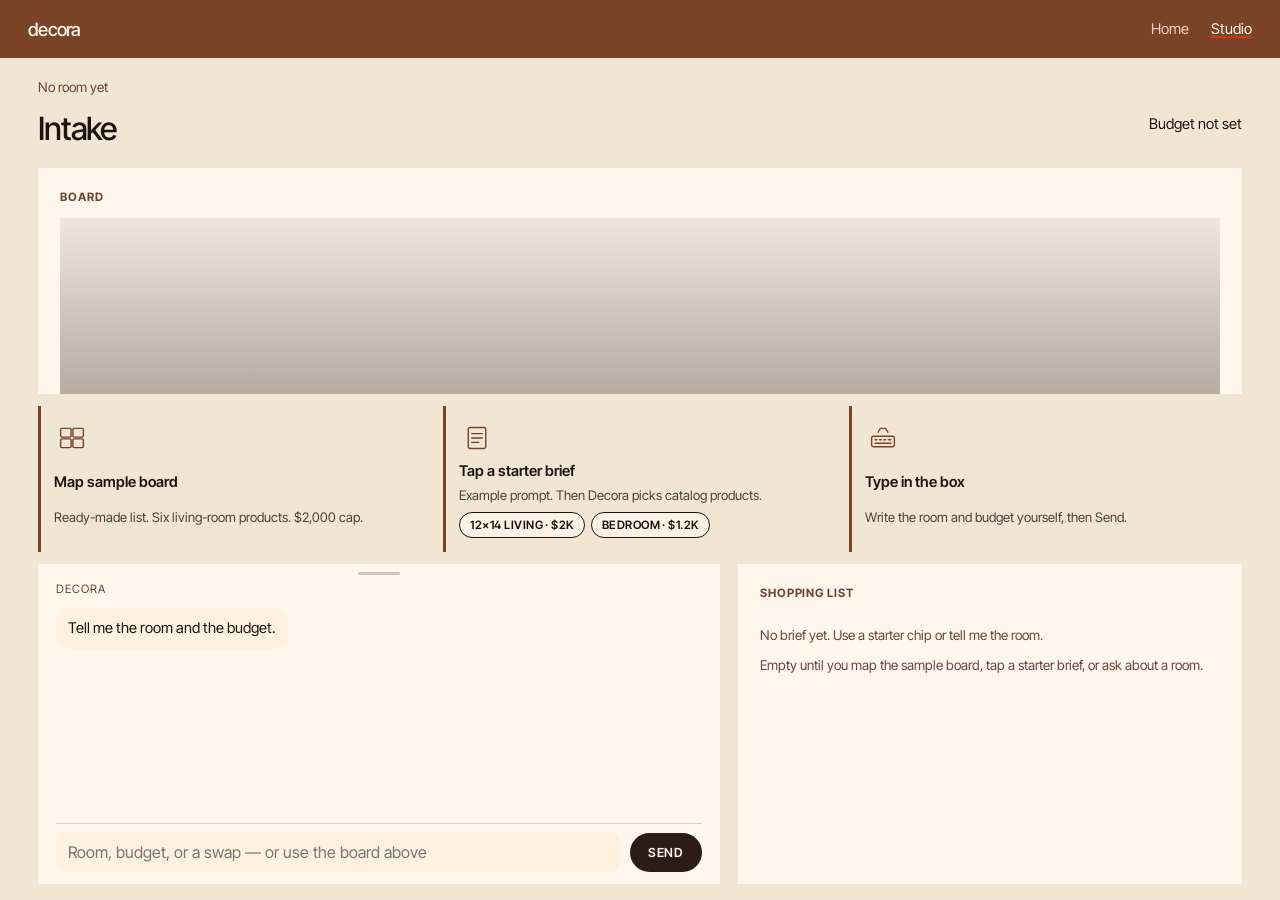
==== web/studio.html @ 2d7fd486 "Ship Studio as the board-and-list job file. Co-authored-by: Cursor <cursoragent@cursor.com>" ====
<!doctype html>
<html lang="en">
  <head>
    <meta charset="UTF-8" />
    <meta name="viewport" content="width=device-width, initial-scale=1.0" />
    <title>Studio · Decora</title>
    <link rel="preconnect" href="https://fonts.googleapis.com" />
    <link rel="preconnect" href="https://fonts.gstatic.com" crossorigin />
    <link
      href="https://fonts.googleapis.com/css2?family=Inter+Tight:ital,wght@0,400;0,500;0,600;1,400&display=swap"
      rel="stylesheet"
    />
    <link rel="stylesheet" href="/web/site.css?v=board-stay" />
  </head>
  <body class="studio-page">
    <header class="nav">
      <a class="wordmark" href="/">decora</a>
      <nav class="nav-links" aria-label="Primary">
        <a href="/">Home</a>
        <a href="/studio" class="current">Studio</a>
      </nav>
    </header>

    <div class="job-bar">
      <div>
        <p class="muted" id="project-room">No room yet</p>
        <h1 id="project-status">Intake</h1>
      </div>
      <div class="job-meta">
        <p id="project-budget" class="budget">Budget not set</p>
        <div id="budget-meter" class="meter hidden"><span id="budget-fill"></span></div>
        <div id="project-over" class="budget-over hidden">
          <p id="project-over-copy" class="budget over">Planned spend is over the cap.</p>
          <div class="job-actions">
            <button class="btn btn-ghost" type="button" data-job="fit">Fit the cap</button>
            <button class="btn btn-ghost" type="button" data-job="raise">Raise the cap</button>
          </div>
        </div>
        <div id="approval-actions" class="job-actions hidden">
          <button class="btn btn-dark" type="button" data-job="approve">Approve list</button>
          <button class="btn btn-ghost" type="button" data-job="change">Request changes</button>
        </div>
      </div>
    </div>

    <div class="studio-grid">
      <section class="panel board-panel" aria-label="Board">
        <h2>Board</h2>
        <div id="empty-board" class="empty-board">
          <div class="starters">
            <button type="button" class="btn btn-light" id="board-btn">Map sample board</button>
            <button type="button" class="btn btn-ghost chip" data-brief="Plan a 12x14 living room with a $2000 budget. Mid-century, warm woods.">12×14 living · $2k</button>
            <button type="button" class="btn btn-ghost chip" data-brief="Small bedroom, $1200. Keep the oak dresser. No pink.">Bedroom · $1.2k</button>
          </div>
        </div>
        <div id="board-grid" class="board-grid hidden"></div>
        <p id="pin-detail" class="spec-why"></p>
      </section>
    </div>

    <div id="start-guide" class="start-guide" aria-label="Three ways to get started">
      <button type="button" class="start-card" id="start-board">
        <span class="start-icon" aria-hidden="true">
          <svg viewBox="0 0 32 32" fill="none">
            <rect x="3" y="5" width="12" height="10" rx="1.5" stroke="currentColor" stroke-width="1.6"/>
            <rect x="17" y="5" width="12" height="10" rx="1.5" stroke="currentColor" stroke-width="1.6"/>
            <rect x="3" y="17" width="12" height="10" rx="1.5" stroke="currentColor" stroke-width="1.6"/>
            <rect x="17" y="17" width="12" height="10" rx="1.5" stroke="currentColor" stroke-width="1.6"/>
          </svg>
        </span>
        <strong>Map sample board</strong>
        <span>Ready-made list. Six living-room products. $2,000 cap.</span>
      </button>
      <div class="start-card start-card-static" id="start-brief">
        <span class="start-icon" aria-hidden="true">
          <svg viewBox="0 0 32 32" fill="none">
            <rect x="6" y="4" width="20" height="24" rx="2" stroke="currentColor" stroke-width="1.6"/>
            <path d="M10 11h12M10 16h12M10 21h8" stroke="currentColor" stroke-width="1.6" stroke-linecap="round"/>
          </svg>
        </span>
        <strong>Tap a starter brief</strong>
        <span>Example prompt. Then Decora picks catalog products.</span>
        <span class="start-links">
          <button type="button" class="chip" data-brief="Plan a 12x14 living room with a $2000 budget. Mid-century, warm woods.">12×14 living · $2k</button>
          <button type="button" class="chip" data-brief="Small bedroom, $1200. Keep the oak dresser. No pink.">Bedroom · $1.2k</button>
        </span>
      </div>
      <button type="button" class="start-card" id="start-type">
        <span class="start-icon" aria-hidden="true">
          <svg viewBox="0 0 32 32" fill="none">
            <rect x="3" y="14" width="26" height="12" rx="2" stroke="currentColor" stroke-width="1.6"/>
            <path d="M7 18h2M12 18h2M17 18h2M22 18h3M7 22h18" stroke="currentColor" stroke-width="1.6" stroke-linecap="round"/>
            <path d="M10 10l3-5h6l3 5" stroke="currentColor" stroke-width="1.6" stroke-linejoin="round"/>
          </svg>
        </span>
        <strong>Type in the box</strong>
        <span>Write the room and budget yourself, then Send.</span>
      </button>
    </div>

    <div class="studio-dock">
    <footer class="ask-dock" aria-label="Ask Decora">
      <div
        id="chat-resizer"
        class="chat-resizer"
        role="separator"
        aria-orientation="horizontal"
        aria-label="Drag to resize chat"
        tabindex="0"
      ></div>
      <div class="ask-tools">
        <p>Decora</p>
      </div>
      <div id="change-panel" class="change-panel hidden">
        <p>What should Decora change? Approve stays on the list.</p>
        <form id="change-form" class="composer">
          <input
            id="change-input"
            type="text"
            placeholder="Swap the lamp, drop the rug, raise the budget…"
            maxlength="2000"
            required
          />
          <button class="btn btn-dark" type="submit">Send</button>
          <button class="btn btn-ghost" id="change-cancel" type="button">Cancel</button>
        </form>
      </div>
      <div id="messages" class="thread" role="log" aria-live="polite"></div>
      <form id="chat-form" class="composer">
        <textarea
          id="prompt"
          name="message"
          rows="1"
          placeholder="Room, budget, or a swap — or use the board above"
          maxlength="2000"
          required
        ></textarea>
        <button id="send" class="btn btn-dark" type="submit">Send</button>
      </form>
    </footer>

      <section class="panel list-panel" aria-label="Shopping list">
        <h2>Shopping list</h2>
        <p id="project-brief" class="muted">No brief yet. Use a starter chip or tell me the room.</p>
        <p id="list-note" class="list-note hidden"></p>
        <div id="list-actions" class="job-actions hidden">
          <button class="btn btn-dark" type="button" data-job="approve">Approve list</button>
          <button class="btn btn-ghost" type="button" data-job="change">Request changes</button>
        </div>
        <div class="list-scroll">
          <ul id="project-specs" class="spec-list">
            <li class="muted">Empty until you map the sample board, tap a starter brief, or ask about a room.</li>
          </ul>
          <div id="skipped-section" class="hidden">
            <h2>Skipped</h2>
            <ul id="project-skipped" class="plain"></ul>
          </div>
          <div id="rejected-section" class="hidden">
            <h2>Client notes</h2>
            <ul id="project-rejected" class="plain"></ul>
          </div>
        </div>
      </section>
    </div>

    <script src="/web/studio.js?v=keep-optional" defer></script>
  </body>
</html>
---- web/site.css ----
:root {
  --ink: #111111;
  --ink-soft: #5c574f;
  --paper: #f4f0ea;
  --white: #ffffff;
  --line: rgba(17, 17, 17, 0.12);
  --must: #2f4a2c;
  --must-bg: #dce6d6;
  --close: #7a4e1d;
  --close-bg: #ead8c4;
  --skip: #6a6660;
  --accent: #c2410c;
  --nav: #7a4328;
  --nav-ink: #fff7ee;
  --nav-muted: #f0d2bc;
  --page-width: min(1320px, calc(100% - 6vw));
}

*,
*::before,
*::after {
  box-sizing: border-box;
}

html,
body {
  margin: 0;
  min-height: 100%;
  background: var(--white);
  color: var(--ink);
  font-family: "Inter Tight", "Helvetica Neue", sans-serif;
  font-feature-settings: "ss01";
}

a {
  color: inherit;
  text-decoration: none;
}

img {
  max-width: 100%;
  display: block;
}

button,
input {
  font: inherit;
}

.nav {
  position: sticky;
  top: 0;
  z-index: 20;
  display: flex;
  align-items: center;
  justify-content: space-between;
  gap: 16px;
  padding: 18px 28px;
  background: var(--nav);
  color: var(--nav-ink);
}

.wordmark {
  font-size: 1.15rem;
  letter-spacing: -0.04em;
  font-weight: 500;
  color: var(--nav-ink);
}

.nav-links {
  display: flex;
  align-items: center;
  gap: 22px;
}

.nav-links a {
  font-size: 0.92rem;
  color: var(--nav-muted);
}

.nav-links a.current {
  color: var(--nav-ink);
  box-shadow: inset 0 -2px 0 var(--accent);
}

.nav .btn-dark {
  background: var(--nav-ink);
  color: var(--nav);
}

.btn {
  display: inline-flex;
  align-items: center;
  justify-content: center;
  border: 0;
  border-radius: 999px;
  padding: 12px 18px;
  font-size: 0.78rem;
  font-weight: 600;
  letter-spacing: 0.06em;
  text-transform: uppercase;
  cursor: pointer;
}

.btn-dark {
  background: var(--ink);
  color: var(--white);
}

.btn-light {
  background: var(--white);
  color: var(--ink);
}

.btn-ghost {
  background: transparent;
  color: var(--ink);
  border: 1px solid var(--line);
}

.btn:disabled {
  opacity: 0.45;
  cursor: not-allowed;
}

.hero {
  position: relative;
  min-height: calc(100vh - 68px);
  overflow: hidden;
  color: var(--white);
  display: flex;
  align-items: center;
  justify-content: center;
}

.hero-photo {
  position: absolute;
  inset: 0;
  width: 100%;
  height: 100%;
  object-fit: cover;
}

.hero-scrim {
  position: absolute;
  inset: 0;
  background: linear-gradient(90deg, rgba(17, 17, 17, 0.55) 0%, rgba(17, 17, 17, 0.12) 58%, rgba(17, 17, 17, 0.28) 100%);
}

.hero-stage {
  position: relative;
  z-index: 2;
  display: flex;
  align-items: center;
  justify-content: center;
  gap: clamp(140px, 14vw, 220px);
  width: var(--page-width);
  padding: 8vh 0;
}

.hero-copy {
  max-width: 520px;
  flex: 1 1 280px;
}

.hero h1 {
  margin: 0 0 16px;
  font-size: clamp(3.2rem, 7vw, 5.6rem);
  font-weight: 480;
  letter-spacing: -0.05em;
  line-height: 0.95;
}

.hero p {
  margin: 0 0 28px;
  max-width: 26rem;
  font-size: 1.05rem;
  line-height: 1.5;
  color: rgba(255, 255, 255, 0.86);
}

.phone {
  position: relative;
  z-index: 2;
  width: min(380px, 36vw, calc((100vh - 160px) * 9 / 19));
  flex: 0 0 min(380px, 36vw, calc((100vh - 160px) * 9 / 19));
  aspect-ratio: 9 / 19;
  padding: 10px;
  border-radius: 36px;
  background: #1b1b1b;
}

.phone-screen {
  height: 100%;
  border-radius: 28px;
  overflow: hidden;
  background: #f7f3ee;
  color: var(--ink);
  display: flex;
  flex-direction: column;
}

.phone-screen img {
  height: 58%;
  width: 100%;
  object-fit: cover;
}

.phone-card {
  padding: 14px 14px 16px;
}

.phone-card small {
  display: block;
  color: var(--ink-soft);
  letter-spacing: 0.04em;
  text-transform: uppercase;
  font-size: 0.64rem;
}

.phone-card strong {
  display: block;
  margin: 6px 0 2px;
  font-size: 0.95rem;
}

.section {
  width: var(--page-width);
  margin-inline: auto;
  padding: 88px 0;
}

.section h2 {
  margin: 0 0 12px;
  font-size: clamp(2.2rem, 4vw, 3.4rem);
  font-weight: 480;
  letter-spacing: -0.04em;
}

.section-lead {
  margin: 0 0 40px;
  max-width: 34rem;
  color: var(--ink-soft);
  font-size: 1.05rem;
  line-height: 1.55;
}

.pillars {
  display: grid;
  grid-template-columns: repeat(3, 1fr);
  gap: 36px;
}

.pillars h3 {
  margin: 0 0 10px;
  font-size: 1.7rem;
  font-weight: 480;
  letter-spacing: -0.03em;
}

.pillars p {
  margin: 0;
  color: var(--ink-soft);
  line-height: 1.55;
}

.products {
  display: grid;
  grid-template-columns: repeat(4, 1fr);
  gap: 18px;
}

.product {
  background: var(--paper);
  min-height: 280px;
  padding: 0;
  display: flex;
  flex-direction: column;
}

.product-media {
  height: 180px;
  overflow: hidden;
}

.product-photo {
  width: 100%;
  height: 100%;
  object-fit: cover;
  display: block;
}

.product-copy {
  padding: 18px 22px 22px;
}

.product small,
.faq-item small {
  color: var(--ink-soft);
  letter-spacing: 0.05em;
  text-transform: uppercase;
  font-size: 0.68rem;
}

.product strong {
  display: block;
  margin-top: 6px;
  font-size: 1.15rem;
  font-weight: 520;
}

.quotes {
  display: grid;
  grid-template-columns: 1fr 1fr;
  gap: 28px;
}

.quotes blockquote {
  margin: 0;
  font-size: 1.55rem;
  font-weight: 450;
  letter-spacing: -0.03em;
  line-height: 1.25;
}

.quotes cite {
  display: block;
  margin-top: 16px;
  font-style: normal;
  font-size: 0.78rem;
  letter-spacing: 0.06em;
  text-transform: uppercase;
  color: var(--ink-soft);
}

.faq {
  max-width: none;
}

.faq-item + .faq-item {
  border-top: 1px solid var(--line);
}

.faq-item button {
  width: 100%;
  text-align: left;
  background: none;
  border: 0;
  padding: 22px 0;
  font-size: 1.25rem;
  letter-spacing: -0.02em;
  cursor: pointer;
}

.faq-item p {
  display: none;
  margin: 0 0 22px;
  color: var(--ink-soft);
  line-height: 1.55;
}

.faq-item.open p {
  display: block;
}

.site-footer {
  display: flex;
  justify-content: space-between;
  gap: 16px;
  width: var(--page-width);
  margin-inline: auto;
  padding: 28px 0 40px;
  color: var(--ink-soft);
  font-size: 0.88rem;
}

.studio-page {
  --ink: #1b1410;
  --ink-soft: #6a4534;
  --paper: #f1e6d4;
  --white: #fff7ee;
  --line: rgba(27, 20, 16, 0.16);
  --must: #1f5a38;
  --must-bg: #c5e3c4;
  --close: #b45309;
  --close-bg: #f5c98a;
  --skip: #6d5346;
  --accent: #c2410c;
  --chrome: #2d1c16;
  --field: #fff1e0;
  background: var(--paper);
  color: var(--ink);
  height: 100vh;
  overflow: hidden;
  display: flex;
  flex-direction: column;
}

.studio-page .nav {
  background: var(--nav);
  color: var(--nav-ink);
}

.studio-page .btn-dark {
  background: var(--chrome);
  color: var(--white);
}

.studio-page .btn-ghost {
  border-color: rgba(27, 20, 16, 0.22);
}

.studio-page .meter > span {
  background: var(--accent);
}

.studio-page .budget.over {
  color: var(--accent);
}

.job-bar {
  display: flex;
  align-items: flex-end;
  justify-content: space-between;
  gap: 16px;
  width: var(--page-width);
  margin-inline: auto;
  padding: 8px 0 20px;
}

.job-bar h1 {
  margin: 4px 0 0;
  font-size: 2rem;
  font-weight: 500;
  letter-spacing: -0.04em;
}

.job-meta {
  display: flex;
  flex-direction: column;
  align-items: flex-end;
  gap: 8px;
}

.budget {
  font-size: 0.92rem;
}

.budget.over {
  color: #9a3412;
}

.meter {
  width: min(280px, 40vw);
  height: 4px;
  background: rgba(17, 17, 17, 0.1);
}

.meter > span {
  display: block;
  height: 100%;
  background: var(--ink);
}

.meter.over > span {
  background: #9a3412;
}

.job-actions {
  display: flex;
  flex-wrap: wrap;
  gap: 8px;
}

.budget-over {
  display: grid;
  gap: 8px;
}

#list-actions {
  margin: 0 0 12px;
}

.studio-grid {
  display: flex;
  flex-direction: column;
  width: var(--page-width);
  margin-inline: auto;
  padding: 0;
  flex: 1;
  min-height: 0;
}

.studio-dock {
  --chat-h: 320px;
  height: var(--chat-h);
  min-height: 180px;
  max-height: 70vh;
  width: var(--page-width);
  margin: 12px auto 16px;
  display: grid;
  grid-template-columns: 1.15fr 0.85fr;
  gap: 18px;
  flex-shrink: 0;
  min-height: 0;
}

.start-guide {
  width: var(--page-width);
  margin: 12px auto 0;
  display: grid;
  grid-template-columns: repeat(auto-fit, minmax(220px, 1fr));
  gap: 12px;
  flex-shrink: 0;
}

.start-card {
  display: grid;
  justify-items: start;
  gap: 6px;
  margin: 0;
  padding: 14px 16px;
  border: 0;
  background: var(--paper);
  color: var(--ink);
  box-shadow: inset 3px 0 0 var(--nav);
  text-align: left;
  font: inherit;
  cursor: pointer;
}

.start-card-static {
  cursor: default;
}

.start-icon {
  display: grid;
  place-items: center;
  width: 36px;
  height: 36px;
  color: var(--nav);
}

.start-icon svg {
  width: 28px;
  height: 28px;
}

.start-card strong {
  font-size: 0.92rem;
  font-weight: 600;
}

.start-card > span:not(.start-icon):not(.start-links) {
  color: inherit;
  opacity: 0.78;
  font-size: 0.82rem;
  line-height: 1.4;
}

.start-links {
  display: flex;
  flex-wrap: wrap;
  gap: 6px;
  margin-top: 2px;
}

.start-links .chip {
  border: 1px solid currentColor;
  background: rgba(255, 247, 238, 0.7);
  color: inherit;
  border-radius: 999px;
  padding: 5px 10px;
  font-size: 0.72rem;
  font-weight: 600;
  letter-spacing: 0.04em;
  text-transform: uppercase;
  cursor: pointer;
}

.panel {
  background: var(--white);
  padding: 22px;
  min-height: 0;
  overflow: hidden;
  display: flex;
  flex-direction: column;
}

.board-panel,
.list-panel {
  height: 100%;
  max-height: 100%;
  min-height: 0;
}

.list-scroll {
  flex: 1;
  min-height: 0;
  overflow-y: auto;
}

.list-scroll h2 {
  margin-top: 22px;
}

.panel h2 {
  margin: 0 0 14px;
  font-size: 0.72rem;
  letter-spacing: 0.08em;
  text-transform: uppercase;
  color: var(--ink-soft);
}

.board-grid {
  display: grid;
  flex: 1;
  align-content: start;
  justify-content: start;
  grid-template-columns: repeat(3, minmax(0, 220px));
  gap: 8px;
}

.pin {
  position: relative;
  min-height: 140px;
  padding: 0;
  border: 0;
  text-align: left;
  cursor: pointer;
  color: #fff;
  overflow: hidden;
}

.pin img {
  width: 100%;
  height: 140px;
  object-fit: cover;
  display: block;
}

.pin-copy {
  position: absolute;
  inset: 0;
  display: flex;
  flex-direction: column;
  justify-content: space-between;
  padding: 12px;
  background: linear-gradient(to top, rgba(20, 18, 14, 0.72), rgba(20, 18, 14, 0.08) 55%);
}

.pin.selected {
  outline: 1px solid var(--ink);
}

.pin p {
  margin: 0;
  font-size: 0.92rem;
  color: #fff;
}

.lane {
  display: inline-block;
  padding: 2px 7px;
  border-radius: 999px;
  font-size: 0.64rem;
  font-weight: 700;
  letter-spacing: 0.05em;
  text-transform: uppercase;
}

.lane-must {
  background: var(--must-bg);
  color: var(--must);
}

.lane-close {
  background: var(--close-bg);
  color: var(--close);
}

.lane-skip {
  background: #eceae6;
  color: var(--skip);
}

.spec-list,
.plain {
  list-style: none;
  margin: 0;
  padding: 0;
}

.list-note {
  margin: 0 0 12px;
  padding: 10px 12px;
  background: var(--paper);
  font-size: 0.9rem;
  line-height: 1.4;
}

.spec-row {
  display: flex;
  gap: 12px;
  padding: 14px 0;
  border-top: 1px solid var(--line);
}

.spec-row.noticed {
  background: var(--paper);
  margin: 0 -12px;
  padding-left: 12px;
  padding-right: 12px;
}

.spec-thumb {
  width: 56px;
  height: 56px;
  object-fit: cover;
  flex-shrink: 0;
  background: #d7d1c7;
}

.spec-body {
  flex: 1;
  min-width: 0;
}

.spec-top {
  display: flex;
  align-items: baseline;
  justify-content: space-between;
  gap: 10px;
}

.spec-name {
  font-weight: 560;
}

.spec-meta,
.spec-why,
.muted {
  color: var(--ink-soft);
  font-size: 0.84rem;
}

.spec-why {
  margin: 6px 0 0;
}

.spec-acts {
  display: flex;
  flex-wrap: wrap;
  gap: 6px;
  margin-top: 8px;
}

.spec-act {
  padding: 4px 10px;
  font-size: 0.78rem;
}

.empty-board {
  flex: 1;
  min-height: 280px;
  display: flex;
  flex-direction: column;
  justify-content: flex-end;
  gap: 14px;
  background:
    linear-gradient(180deg, rgba(244, 240, 234, 0.2), rgba(244, 240, 234, 0.95)),
    url("https://images.unsplash.com/photo-1616486338812-3dadae4b4ace?auto=format&fit=crop&w=1400&q=60")
      center/cover;
  padding: 20px;
}

.starters {
  display: flex;
  flex-wrap: wrap;
  gap: 8px;
}

.empty-board .chip {
  background: var(--white);
  color: var(--chrome);
  border: 1px solid var(--chrome);
}

.ask-dock {
  height: 100%;
  min-height: 0;
  background: var(--white);
  padding: 0 18px 12px;
  display: flex;
  flex-direction: column;
}

.chat-resizer {
  flex-shrink: 0;
  height: 18px;
  margin: 0 -18px;
  cursor: ns-resize;
  touch-action: none;
  display: flex;
  align-items: center;
  justify-content: center;
}

.chat-resizer::after {
  content: "";
  width: 42px;
  height: 3px;
  border-radius: 99px;
  background: rgba(17, 17, 17, 0.22);
}

.chat-resizer:hover::after,
.chat-resizer:focus-visible::after {
  background: var(--ink);
}

.ask-tools {
  display: flex;
  align-items: center;
  justify-content: space-between;
  gap: 10px;
  margin-bottom: 8px;
  flex-shrink: 0;
}

.ask-tools p {
  margin: 0;
  font-size: 0.72rem;
  letter-spacing: 0.08em;
  text-transform: uppercase;
  color: var(--ink-soft);
}

.change-panel {
  margin-bottom: 14px;
  padding-bottom: 14px;
  border-bottom: 1px solid var(--line);
}

.change-panel p {
  margin: 0 0 10px;
  font-size: 0.92rem;
}

.change-panel .composer {
  grid-template-columns: 1fr auto auto;
}

.thread {
  flex: 1;
  min-height: 0;
  overflow-y: auto;
  display: flex;
  flex-direction: column;
  gap: 10px;
  padding: 4px 0 10px;
}

.note {
  max-width: 78%;
  font-size: 0.92rem;
  line-height: 1.45;
  padding: 10px 12px;
  border-radius: 14px;
  white-space: pre-wrap;
}

.note.welcome {
  max-width: 100%;
}

.note.user {
  align-self: flex-end;
  background: var(--paper);
  color: var(--ink);
}

.note.bot {
  align-self: flex-start;
  background: #f7f4ee;
  color: var(--ink);
}

.note.typing {
  color: var(--ink-soft);
}

.composer {
  display: grid;
  grid-template-columns: 1fr auto;
  gap: 10px;
  align-items: end;
  flex-shrink: 0;
  padding-top: 8px;
  border-top: 1px solid var(--line);
}

.composer input,
.composer textarea {
  border: 0;
  background: var(--paper);
  padding: 10px 12px;
  outline: none;
  resize: none;
  max-height: 96px;
  font: inherit;
  border-radius: 10px;
}

.studio-page .meter.over > span {
  background: var(--accent);
}

.studio-page .empty-board {
  background:
    linear-gradient(180deg, rgba(45, 28, 22, 0.08), rgba(45, 28, 22, 0.5)),
    url("https://images.unsplash.com/photo-1616486338812-3dadae4b4ace?auto=format&fit=crop&w=1400&q=60")
      center/cover;
}

.studio-page .lane-skip {
  background: #eadfd2;
}

.studio-page .pin.selected {
  outline-color: var(--accent);
}

.studio-page .list-note,
.studio-page .spec-row.noticed {
  background: var(--field);
}

.studio-page .note.user {
  background: var(--chrome);
  color: var(--white);
}

.studio-page .note.bot {
  background: var(--field);
}

.studio-page .composer input,
.studio-page .composer textarea {
  background: var(--field);
}

.studio-page .chat-resizer:hover::after,
.studio-page .chat-resizer:focus-visible::after {
  background: var(--accent);
}

.hidden {
  display: none !important;
}

@media (max-width: 980px) {
  .pillars,
  .products,
  .quotes,
  .studio-dock {
    grid-template-columns: 1fr 1fr;
  }

  .board-grid {
    grid-template-columns: repeat(2, minmax(0, 220px));
  }

  .phone {
    display: none;
  }

  .hero-stage {
    justify-content: flex-start;
    padding: 10vh 0 8vh;
  }
}

@media (max-width: 700px) {
  .studio-page {
    height: auto;
    overflow: auto;
  }

  .studio-grid {
    flex: none;
    min-height: 280px;
  }

  .studio-dock {
    height: auto;
    max-height: none;
    grid-template-columns: 1fr;
  }

  .list-scroll {
    max-height: 55vh;
  }

  .nav {
    padding-left: 16px;
    padding-right: 16px;
  }

  .pillars,
  .products,
  .quotes,
  .studio-dock {
    grid-template-columns: 1fr;
  }

  .board-grid {
    grid-template-columns: minmax(0, 1fr);
  }

  .job-bar,
  .job-meta,
  .site-footer {
    align-items: flex-start;
    flex-direction: column;
  }
}
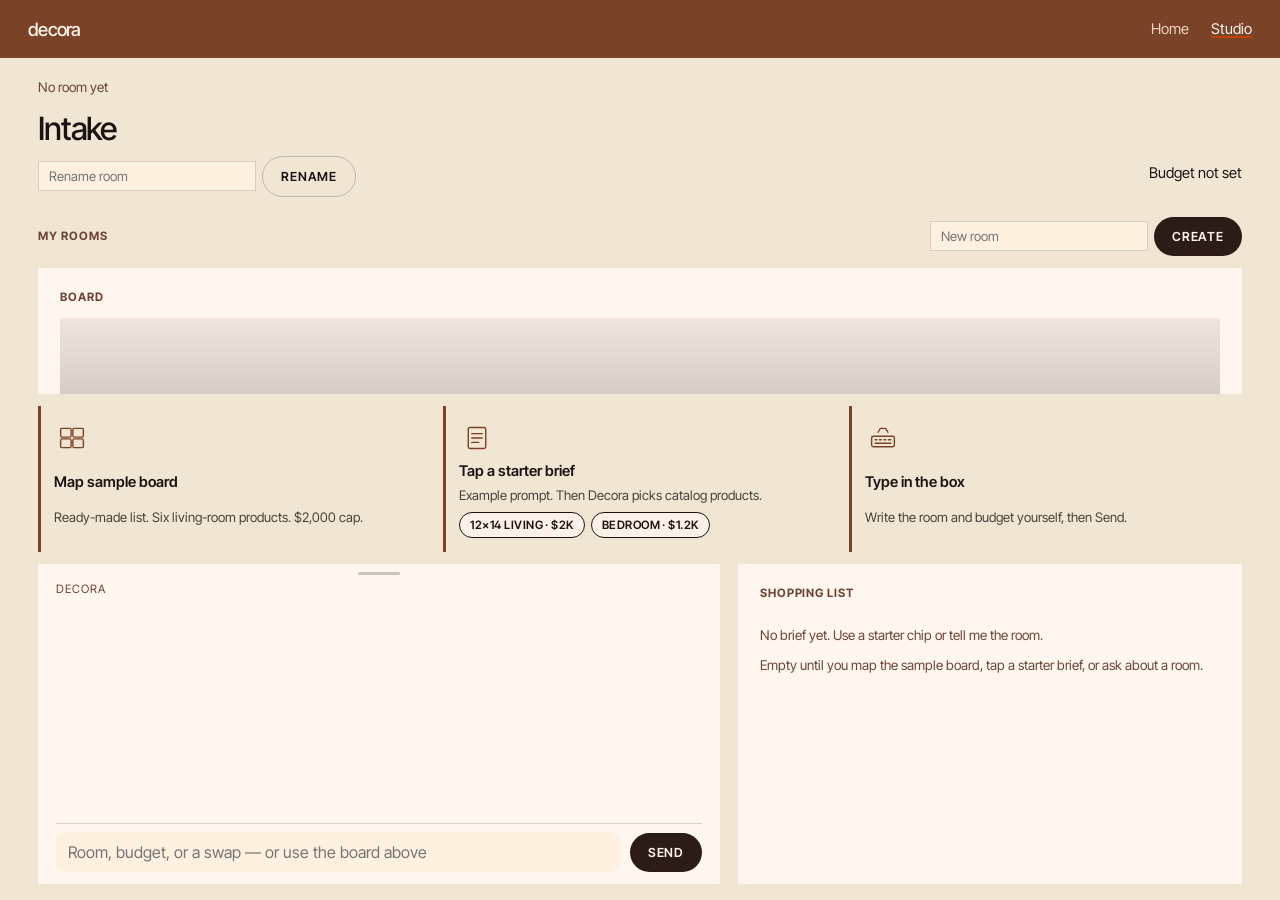
==== commit 84391e4f: "Ship the open Decora backlog fixes. Co-authored-by: Cursor <cursoragent@cursor.com>" ====
--- a/web/studio.html
+++ b/web/studio.html
@@ -10,7 +10,7 @@
       href="https://fonts.googleapis.com/css2?family=Inter+Tight:ital,wght@0,400;0,500;0,600;1,400&display=swap"
       rel="stylesheet"
     />
-    <link rel="stylesheet" href="/web/site.css?v=board-stay" />
+    <link rel="stylesheet" href="/web/site.css?v=rooms" />
   </head>
   <body class="studio-page">
     <header class="nav">
@@ -25,6 +25,10 @@
       <div>
         <p class="muted" id="project-room">No room yet</p>
         <h1 id="project-status">Intake</h1>
+        <form id="room-rename" class="room-rename">
+          <input id="room-rename-input" type="text" maxlength="80" aria-label="Rename room" placeholder="Rename room" />
+          <button class="btn btn-ghost" type="submit">Rename</button>
+        </form>
       </div>
       <div class="job-meta">
         <p id="project-budget" class="budget">Budget not set</p>
@@ -42,6 +46,15 @@
         </div>
       </div>
     </div>
+
+    <section class="room-bar" aria-label="My rooms">
+      <h2>My rooms</h2>
+      <ul id="room-items" class="room-items"></ul>
+      <form id="room-create" class="room-create">
+        <input id="room-name" type="text" maxlength="80" placeholder="New room" aria-label="New room name" required />
+        <button class="btn btn-dark" type="submit">Create</button>
+      </form>
+    </section>
 
     <div class="studio-grid">
       <section class="panel board-panel" aria-label="Board">
@@ -163,6 +176,6 @@
       </section>
     </div>
 
-    <script src="/web/studio.js?v=keep-optional" defer></script>
+    <script src="/web/studio.js?v=rooms" defer></script>
   </body>
 </html>
--- a/web/site.css
+++ b/web/site.css
@@ -435,6 +435,83 @@
   letter-spacing: -0.04em;
 }
 
+.room-bar {
+  width: var(--page-width);
+  margin-inline: auto;
+  display: flex;
+  align-items: center;
+  gap: 12px;
+  padding: 0 0 12px;
+  flex-shrink: 0;
+}
+
+.room-bar h2 {
+  margin: 0;
+  font-size: 0.72rem;
+  letter-spacing: 0.08em;
+  text-transform: uppercase;
+  color: var(--ink-soft);
+  flex-shrink: 0;
+}
+
+.room-items {
+  display: flex;
+  gap: 8px;
+  list-style: none;
+  margin: 0;
+  padding: 0;
+  overflow-x: auto;
+  flex: 1;
+  min-width: 0;
+}
+
+.room-items li {
+  flex-shrink: 0;
+}
+
+.room-chip {
+  border: 1px solid var(--line);
+  background: var(--white);
+  color: inherit;
+  border-radius: 999px;
+  padding: 6px 12px;
+  font: inherit;
+  font-size: 0.82rem;
+  cursor: pointer;
+}
+
+.room-chip.current {
+  background: var(--chrome);
+  color: var(--white);
+  border-color: var(--chrome);
+}
+
+.room-create,
+.room-rename {
+  display: flex;
+  gap: 6px;
+  align-items: center;
+}
+
+.room-rename {
+  margin-top: 8px;
+}
+
+.room-create input,
+.room-rename input {
+  border: 1px solid var(--line);
+  background: var(--field);
+  color: inherit;
+  font: inherit;
+  font-size: 0.82rem;
+  padding: 6px 10px;
+  min-width: 0;
+}
+
+.room-create {
+  flex-shrink: 0;
+}
+
 .job-meta {
   display: flex;
   flex-direction: column;
@@ -1020,8 +1097,19 @@
 
   .job-bar,
   .job-meta,
+  .room-bar,
   .site-footer {
     align-items: flex-start;
     flex-direction: column;
   }
-}
+
+  .room-create,
+  .room-rename {
+    width: 100%;
+  }
+
+  .room-create input,
+  .room-rename input {
+    flex: 1;
+  }
+}
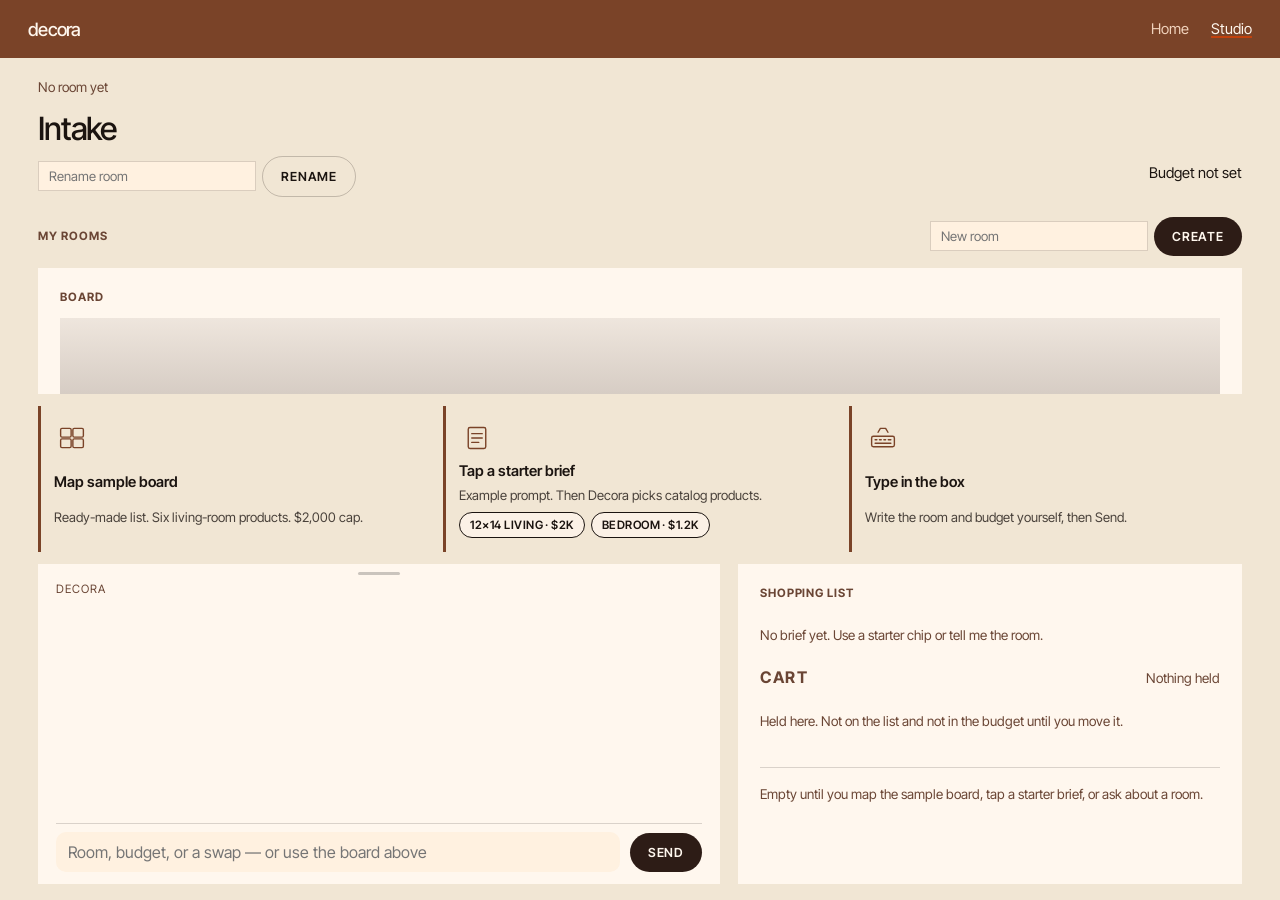
==== commit 7141e190: "Hold catalog adds in a cart until they move onto the list. Pieces added from the shelf were going to" ====
--- a/web/studio.html
+++ b/web/studio.html
@@ -156,6 +156,16 @@
         <h2>Shopping list</h2>
         <p id="project-brief" class="muted">No brief yet. Use a starter chip or tell me the room.</p>
         <p id="list-note" class="list-note hidden"></p>
+        <section class="cart" aria-label="Cart">
+          <div class="spec-top">
+            <h2>Cart</h2>
+            <p id="cart-total" class="muted">Nothing held</p>
+          </div>
+          <p class="muted">Held here. Not on the list and not in the budget until you move it.</p>
+          <ul id="cart-shelf" class="cart-shelf"></ul>
+          <ul id="cart-lines" class="spec-list"></ul>
+          <button id="cart-commit" class="btn btn-dark hidden" type="button">Move cart onto the list</button>
+        </section>
         <div id="list-actions" class="job-actions hidden">
           <button class="btn btn-dark" type="button" data-job="approve">Approve list</button>
           <button class="btn btn-ghost" type="button" data-job="change">Request changes</button>
@@ -176,6 +186,6 @@
       </section>
     </div>
 
-    <script src="/web/studio.js?v=rooms" defer></script>
+    <script src="/web/studio.js?v=cart" defer></script>
   </body>
 </html>
--- a/web/site.css
+++ b/web/site.css
@@ -761,6 +761,26 @@
   color: var(--skip);
 }
 
+.cart {
+  margin: 0 0 18px;
+  padding-bottom: 14px;
+  border-bottom: 1px solid var(--line, #e4e0d8);
+}
+
+.cart-shelf {
+  display: flex;
+  flex-wrap: wrap;
+  gap: 8px;
+  list-style: none;
+  margin: 10px 0;
+  padding: 0;
+}
+
+.cart h2 {
+  margin: 0;
+  font-size: 1rem;
+}
+
 .spec-list,
 .plain {
   list-style: none;
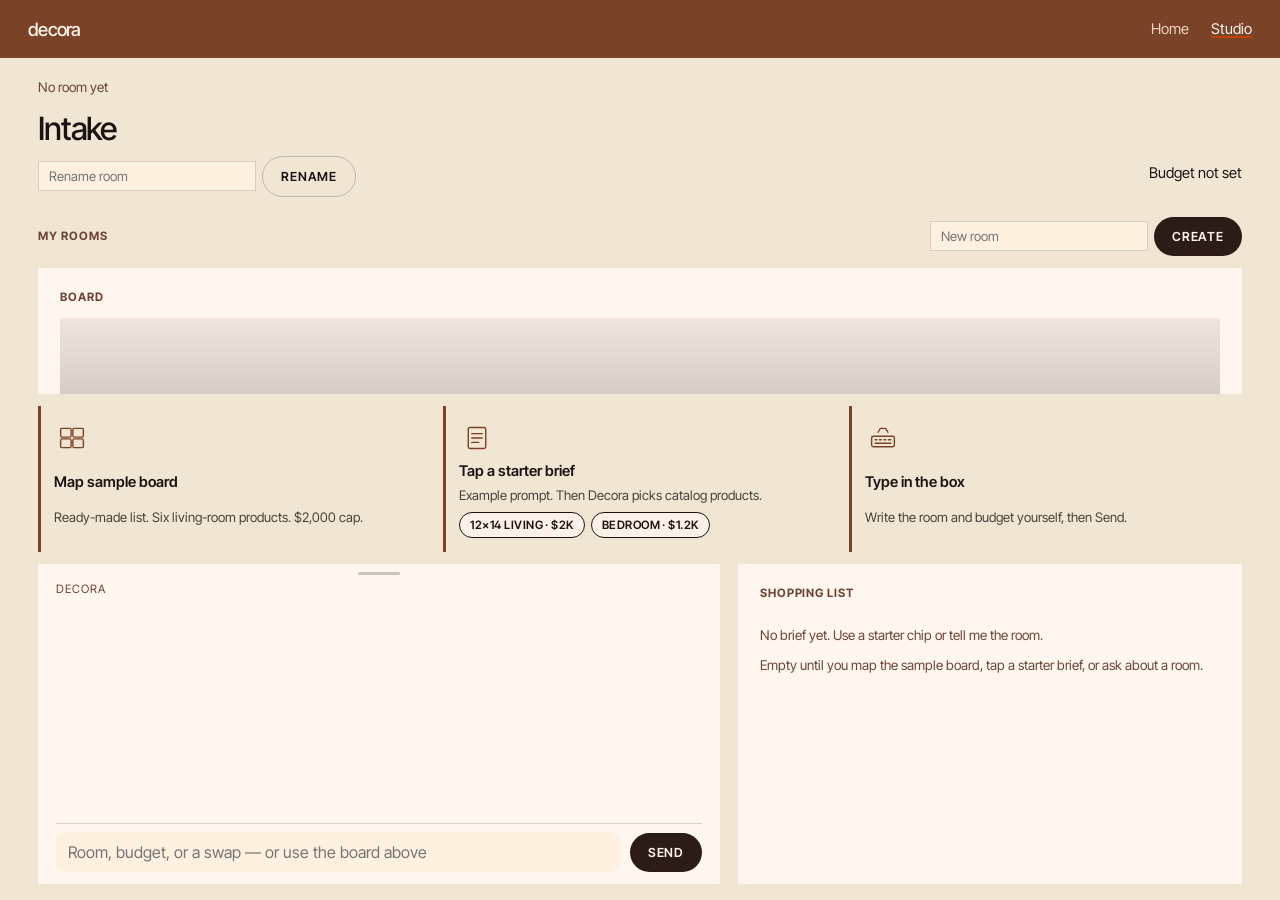
==== commit 3d1524c0: "Gate the studio cart behind the decor-cart-hold flag. Co-authored-by: LaunchDarkly Vega <vega@launch" ====
--- a/web/studio.html
+++ b/web/studio.html
@@ -156,7 +156,7 @@
         <h2>Shopping list</h2>
         <p id="project-brief" class="muted">No brief yet. Use a starter chip or tell me the room.</p>
         <p id="list-note" class="list-note hidden"></p>
-        <section class="cart" aria-label="Cart">
+        <section id="cart-section" class="cart hidden" aria-label="Cart">
           <div class="spec-top">
             <h2>Cart</h2>
             <p id="cart-total" class="muted">Nothing held</p>
